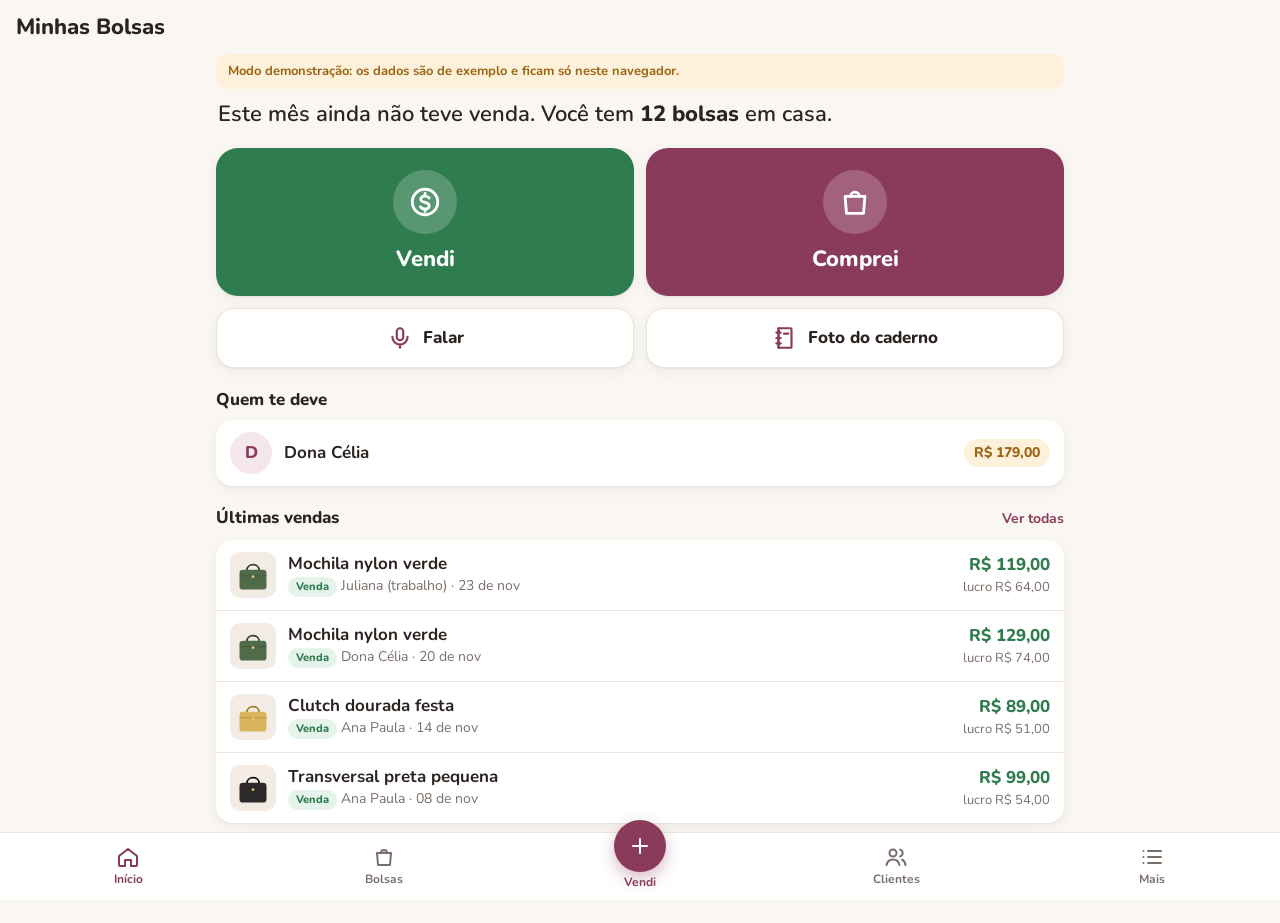
==== index.html @ 05d318bc "Portal Minhas Bolsas: estoque, vendas, fiado, clientes, voz e caderno Acesso por link com código (se" ====
<!doctype html>
<html lang="pt-BR">
<head>
  <meta charset="utf-8">
  <meta name="viewport" content="width=device-width, initial-scale=1, viewport-fit=cover">
  <title>Minhas Bolsas</title>
  <meta name="theme-color" content="#faf6f1">
  <meta name="apple-mobile-web-app-capable" content="yes">
  <meta name="apple-mobile-web-app-title" content="Bolsas">
  <link rel="icon" href="assets/icone.svg" type="image/svg+xml">
  <link rel="preconnect" href="https://fonts.googleapis.com">
  <link rel="preconnect" href="https://fonts.gstatic.com" crossorigin>
  <link href="https://fonts.googleapis.com/css2?family=Nunito:wght@400;600;700;800&display=swap" rel="stylesheet">
  <link rel="stylesheet" href="assets/app.css">
</head>
<body>
  <div id="app">
    <div class="carregando">Carregando…</div>
  </div>
  <div id="toast" role="status" aria-live="polite"></div>
  <div id="desfazer" role="status" aria-live="polite"></div>
  <dialog id="folha"><div id="folha-conteudo"></div></dialog>
  <script>
    // Aberto com dois cliques (file://) o navegador bloqueia os scripts: explica o que fazer.
    if (location.protocol === 'file:') document.getElementById('app').innerHTML =
      '<div class="carregando" style="padding-top:30vh;max-width:420px;margin:0 auto">Este portal precisa abrir por um endereço (http), não com dois cliques no arquivo.<br><br>No Terminal, dentro da pasta Bolsas: <b>python3 -m http.server 8020</b><br>e depois abra <b>http://localhost:8020</b></div>';
  </script>
  <script type="module" src="assets/app.js"></script>
</body>
</html>
---- assets/app.css ----
:root {
  --fundo: #faf6f1;
  --cartao: #ffffff;
  --linha: #ece3d9;
  --tinta: #2b2320;
  --suave: #7a6e68;
  --marca: #8a3b5c;
  --marca-clara: #f4e6ec;
  --verde: #2f7d4f;
  --verde-claro: #e5f3ea;
  --vermelho: #b3412e;
  --vermelho-claro: #fbe9e5;
  --ambar: #9a6412;
  --ambar-claro: #fdf1dc;
  --raio: 16px;
  --sombra: 0 1px 2px rgba(43, 35, 32, .06), 0 4px 14px rgba(43, 35, 32, .05);
  --nav: 68px;
  color-scheme: light;
}

* { box-sizing: border-box; }
html { -webkit-text-size-adjust: 100%; }
body {
  margin: 0;
  background: var(--fundo);
  color: var(--tinta);
  font: 400 16px/1.45 Nunito, system-ui, -apple-system, "Segoe UI", sans-serif;
  -webkit-tap-highlight-color: transparent;
}
button, input, select, textarea { font: inherit; color: inherit; }
img { display: block; max-width: 100%; }
h1, h2, h3 { margin: 0; line-height: 1.2; }

.carregando { padding: 40vh 16px 0; text-align: center; color: var(--suave); }

/* ---------- estrutura ---------- */
.topo {
  position: sticky; top: 0; z-index: 5;
  background: rgba(250, 246, 241, .94);
  backdrop-filter: blur(8px);
  padding: calc(env(safe-area-inset-top) + 14px) 16px 10px;
  display: flex; align-items: center; gap: 12px;
}
.topo h1 { font-size: 22px; font-weight: 800; flex: 1; }
.topo .sub { font-size: 13px; color: var(--suave); font-weight: 600; }
.pagina { padding: 4px 16px calc(var(--nav) + 32px + env(safe-area-inset-bottom)); max-width: 880px; margin: 0 auto; }

.nav {
  position: fixed; left: 0; right: 0; bottom: 0; z-index: 10;
  height: calc(var(--nav) + env(safe-area-inset-bottom));
  padding-bottom: env(safe-area-inset-bottom);
  background: var(--cartao);
  border-top: 1px solid var(--linha);
  display: grid; grid-template-columns: repeat(5, 1fr); align-items: center;
}
.nav a {
  display: flex; flex-direction: column; align-items: center; gap: 2px;
  text-decoration: none; color: var(--suave); font-size: 12px; font-weight: 700;
  padding: 6px 0;
}
.nav a svg { width: 24px; height: 24px; }
.nav a.ativo { color: var(--marca); }
.nav a.vender span.bola {
  width: 52px; height: 52px; border-radius: 50%;
  background: var(--marca); color: #fff;
  display: grid; place-items: center;
  margin-top: -22px; box-shadow: 0 6px 16px rgba(138, 59, 92, .35);
}
.nav a.vender { color: var(--marca); }

/* ---------- peças ---------- */
.cartao { background: var(--cartao); border-radius: var(--raio); box-shadow: var(--sombra); padding: 16px; }
.secao { margin: 22px 0 10px; display: flex; align-items: baseline; justify-content: space-between; gap: 8px; }
.secao h2 { font-size: 17px; font-weight: 800; }
.secao a, .link { color: var(--marca); font-weight: 700; font-size: 14px; text-decoration: none; background: none; border: 0; padding: 0; cursor: pointer; }
.vazio { text-align: center; color: var(--suave); padding: 28px 12px; }
.muted { color: var(--suave); }
.pequeno { font-size: 13px; }

.chips { display: flex; gap: 8px; overflow-x: auto; padding: 2px 0 6px; scrollbar-width: none; }
.chips::-webkit-scrollbar { display: none; }
.chip {
  flex: none; border: 1px solid var(--linha); background: var(--cartao);
  padding: 7px 14px; border-radius: 99px; font-size: 14px; font-weight: 700; color: var(--suave); cursor: pointer;
}
.chip.ativo { background: var(--tinta); border-color: var(--tinta); color: #fff; }

.numeros { display: grid; grid-template-columns: 1fr 1fr; gap: 10px; }
.numero { background: var(--cartao); border-radius: var(--raio); box-shadow: var(--sombra); padding: 14px; }
.numero .rot { font-size: 13px; color: var(--suave); font-weight: 700; }
.numero .val { font-size: 24px; font-weight: 800; margin-top: 2px; letter-spacing: -.01em; }
.numero .det { font-size: 12px; color: var(--suave); margin-top: 2px; }
.numero.destaque { background: var(--verde); color: #fff; grid-column: 1 / -1; }
.numero.destaque .rot, .numero.destaque .det { color: rgba(255, 255, 255, .85); }
.numero.destaque .val { font-size: 32px; }
.numero.alerta { background: var(--ambar-claro); }
.numero.alerta .val { color: var(--ambar); }

.pos { color: var(--verde); }
.neg { color: var(--vermelho); }

/* ---------- galeria ---------- */
.busca {
  width: 100%; border: 1px solid var(--linha); background: var(--cartao);
  border-radius: 12px; padding: 11px 14px; margin-bottom: 8px; font-size: 16px;
}
.grade { display: grid; grid-template-columns: repeat(auto-fill, minmax(150px, 1fr)); gap: 12px; }
.bolsa {
  background: var(--cartao); border-radius: var(--raio); box-shadow: var(--sombra);
  overflow: hidden; border: 0; padding: 0; text-align: left; cursor: pointer; position: relative;
}
.bolsa .img { aspect-ratio: 1; background: #f3ece4 center / cover no-repeat; }
.bolsa .info { padding: 9px 11px 11px; }
.bolsa .nome { font-weight: 700; font-size: 14px; line-height: 1.25; display: -webkit-box; -webkit-line-clamp: 2; -webkit-box-orient: vertical; overflow: hidden; }
.bolsa .preco { font-weight: 800; margin-top: 3px; }
.selo {
  position: absolute; top: 8px; left: 8px;
  background: rgba(255, 255, 255, .94); border-radius: 99px; padding: 3px 9px;
  font-size: 12px; font-weight: 800;
}
.selo.zero { background: var(--tinta); color: #fff; }
.bolsa.esgotada .img { filter: grayscale(.7) opacity(.65); }

/* ---------- listas ---------- */
.lista { background: var(--cartao); border-radius: var(--raio); box-shadow: var(--sombra); overflow: hidden; }
.item {
  display: flex; align-items: center; gap: 12px; padding: 12px 14px;
  border-bottom: 1px solid var(--linha); width: 100%; background: none; border-left: 0; border-right: 0; border-top: 0;
  text-align: left; cursor: pointer;
}
.item:last-child { border-bottom: 0; }
.item .mini { width: 46px; height: 46px; border-radius: 10px; background: #f3ece4 center / cover; flex: none; }
.item .avatar {
  width: 42px; height: 42px; border-radius: 50%; flex: none;
  background: var(--marca-clara); color: var(--marca); font-weight: 800; display: grid; place-items: center;
}
.item .meio { flex: 1; min-width: 0; }
.item .t1 { font-weight: 700; white-space: nowrap; overflow: hidden; text-overflow: ellipsis; }
.item .t2 { font-size: 13px; color: var(--suave); white-space: nowrap; overflow: hidden; text-overflow: ellipsis; }
.item .dir { text-align: right; flex: none; }
.item .dir .v { font-weight: 800; }
.tag { display: inline-block; font-size: 11px; font-weight: 800; padding: 2px 8px; border-radius: 99px; }
.tag.venda { background: var(--verde-claro); color: var(--verde); }
.tag.entrada { background: var(--marca-clara); color: var(--marca); }
.tag.saida { background: #eee; color: #555; }
.tag.fiado { background: var(--ambar-claro); color: var(--ambar); }

.dia { font-size: 13px; font-weight: 800; color: var(--suave); margin: 18px 4px 6px; text-transform: capitalize; }

/* ---------- botões e formulários ---------- */
.btn {
  display: inline-flex; align-items: center; justify-content: center; gap: 8px;
  border: 0; border-radius: 14px; padding: 13px 18px; font-weight: 800; font-size: 16px;
  background: var(--marca); color: #fff; cursor: pointer; text-decoration: none;
}
.btn.sec { background: var(--marca-clara); color: var(--marca); }
.btn.claro { background: var(--cartao); color: var(--tinta); border: 1px solid var(--linha); }
.btn.perigo { background: var(--vermelho-claro); color: var(--vermelho); }
.btn.verde { background: var(--verde); }
.btn.cheio { width: 100%; }
.btn:disabled { opacity: .5; }
.btn svg { width: 20px; height: 20px; }
.botoes { display: grid; grid-template-columns: 1fr 1fr; gap: 10px; }
.botoes.tres { grid-template-columns: 1fr 1fr 1fr; }

.flutuante {
  position: fixed; right: 16px; z-index: 9;
  bottom: calc(var(--nav) + 16px + env(safe-area-inset-bottom));
  border-radius: 99px; box-shadow: 0 6px 18px rgba(138, 59, 92, .35); padding: 14px 20px;
}

.campo { display: block; margin-bottom: 14px; }
.campo > span { display: block; font-size: 14px; font-weight: 700; margin-bottom: 5px; }
.campo input, .campo select, .campo textarea {
  width: 100%; border: 1px solid var(--linha); background: #fff; border-radius: 12px;
  padding: 12px 14px; font-size: 16px; outline: none;
}
.campo input:focus, .campo select:focus, .campo textarea:focus { border-color: var(--marca); box-shadow: 0 0 0 3px var(--marca-clara); }
.campo small { display: block; color: var(--suave); font-size: 12px; margin-top: 4px; }
.lado { display: grid; grid-template-columns: 1fr 1fr; gap: 10px; }
.dinheiro { position: relative; }
.dinheiro::before { content: "R$"; position: absolute; left: 14px; top: 50%; transform: translateY(-50%); color: var(--suave); font-weight: 700; pointer-events: none; }
.dinheiro input { padding-left: 42px; }

.qtd { display: flex; align-items: center; gap: 10px; }
.qtd button { width: 46px; height: 46px; border-radius: 12px; border: 1px solid var(--linha); background: #fff; font-size: 22px; font-weight: 800; cursor: pointer; }
.qtd input { text-align: center; width: 64px; flex: none; padding-left: 4px; padding-right: 4px; }
.qtd button { flex: none; }

.escolha { display: grid; grid-template-columns: 1fr 1fr; gap: 8px; }
.escolha label { position: relative; }
.escolha input { position: absolute; opacity: 0; }
.escolha span {
  display: block; text-align: center; padding: 12px; border-radius: 12px; border: 1px solid var(--linha);
  font-weight: 800; background: #fff; cursor: pointer;
}
.escolha input:checked + span { border-color: var(--marca); background: var(--marca-clara); color: var(--marca); }

.foto-campo {
  display: grid; place-items: center; aspect-ratio: 4 / 3; border-radius: var(--raio);
  border: 2px dashed var(--linha); background: #fff center / cover no-repeat; cursor: pointer; color: var(--suave);
  font-weight: 700; margin-bottom: 14px; text-align: center; position: relative; overflow: hidden;
}
.foto-campo.tem { border-style: solid; }
.foto-campo.tem .dica { position: absolute; bottom: 8px; right: 8px; background: rgba(255,255,255,.92); padding: 4px 10px; border-radius: 99px; font-size: 13px; }
.foto-campo input { display: none; }

.resumo-venda { background: var(--fundo); border-radius: 12px; padding: 12px 14px; margin-bottom: 14px; font-size: 15px; }
.resumo-venda div { display: flex; justify-content: space-between; }
.resumo-venda b { font-weight: 800; }

/* ---------- folha (dialog) ---------- */
dialog#folha {
  border: 0; padding: 0; margin: auto auto 0; width: 100%; max-width: 560px;
  max-height: 92vh; border-radius: 22px 22px 0 0; background: var(--cartao);
  box-shadow: 0 -10px 40px rgba(0, 0, 0, .15);
}
dialog#folha::backdrop { background: rgba(30, 22, 20, .45); }
@media (min-width: 700px) {
  dialog#folha { margin: auto; border-radius: 22px; }
}
#folha-conteudo { padding: 8px 18px calc(22px + env(safe-area-inset-bottom)); }
.folha-topo { display: flex; align-items: center; gap: 10px; padding: 12px 0 14px; position: sticky; top: 0; background: var(--cartao); z-index: 2; }
.folha-topo h2 { flex: 1; font-size: 19px; font-weight: 800; }
.fechar { width: 36px; height: 36px; border-radius: 50%; border: 0; background: var(--fundo); font-size: 20px; cursor: pointer; flex: none; }
.foto-grande { width: 100%; aspect-ratio: 4 / 5; object-fit: cover; border-radius: var(--raio); background: #f3ece4; margin-bottom: 14px; }
.linhas { margin: 0 0 16px; }
.linhas div { display: flex; justify-content: space-between; padding: 9px 0; border-bottom: 1px solid var(--linha); }
.linhas div:last-child { border-bottom: 0; }
.linhas dt { color: var(--suave); font-weight: 600; }
.linhas dd { margin: 0; font-weight: 800; }

.escolher-bolsa { display: grid; grid-template-columns: repeat(3, 1fr); gap: 8px; max-height: 46vh; overflow: auto; margin-bottom: 8px; }
.escolher-bolsa button { border: 2px solid transparent; border-radius: 12px; padding: 0; background: #fff; overflow: hidden; cursor: pointer; text-align: left; box-shadow: var(--sombra); }
.escolher-bolsa button .img { aspect-ratio: 1; background: #f3ece4 center / cover; }
.escolher-bolsa button div.n { font-size: 12px; font-weight: 700; padding: 5px 7px; line-height: 1.2; display: -webkit-box; -webkit-line-clamp: 2; -webkit-box-orient: vertical; overflow: hidden; }
.escolhida { display: flex; gap: 12px; align-items: center; background: var(--fundo); border-radius: 12px; padding: 10px; margin-bottom: 14px; }
.escolhida .mini { width: 56px; height: 56px; border-radius: 10px; background: #f3ece4 center / cover; flex: none; }
.escolhida .meio { flex: 1; min-width: 0; }
.escolhida .t1 { font-weight: 800; }

.sugestoes { border: 1px solid var(--linha); border-radius: 12px; margin-top: -8px; margin-bottom: 14px; overflow: hidden; }
.sugestoes button { display: block; width: 100%; border: 0; border-bottom: 1px solid var(--linha); background: #fff; text-align: left; padding: 10px 14px; cursor: pointer; font-weight: 700; }
.sugestoes button:last-child { border-bottom: 0; }

/* ---------- login ---------- */
.login { max-width: 380px; margin: 0 auto; padding: 18vh 20px 40px; }
.login .marca { display: flex; flex-direction: column; align-items: center; gap: 10px; margin-bottom: 26px; }
.login .marca img { width: 72px; height: 72px; }
.login h1 { font-size: 26px; font-weight: 800; }
.erro { color: var(--vermelho); font-weight: 700; font-size: 14px; margin: -4px 0 12px; }

/* ---------- aviso ---------- */
.aviso-demo { background: var(--ambar-claro); color: var(--ambar); font-size: 13px; font-weight: 700; padding: 8px 12px; border-radius: 12px; margin-bottom: 10px; }

#toast {
  position: fixed; left: 50%; transform: translate(-50%, 20px); z-index: 50;
  bottom: calc(var(--nav) + 20px + env(safe-area-inset-bottom));
  background: var(--tinta); color: #fff; padding: 11px 18px; border-radius: 99px; font-weight: 700; font-size: 15px;
  opacity: 0; pointer-events: none; transition: .25s; max-width: calc(100% - 32px); text-align: center;
}
#toast.ver { opacity: 1; transform: translate(-50%, 0); }
#toast.erro { background: var(--vermelho); }

@media (min-width: 700px) {
  .numeros { grid-template-columns: repeat(4, 1fr); }
  .numero.destaque { grid-column: span 2; }
  .grade { grid-template-columns: repeat(auto-fill, minmax(180px, 1fr)); }
}

/* ---------- versão simples (letra maior, botões grandes) ---------- */
body { font-size: 17px; }
.btn { font-size: 17px; padding: 15px 18px; }
.btn.alto { padding: 20px; font-size: 19px; }
.item .t1 { font-size: 17px; }
.item .t2 { font-size: 14px; }

.frase { font-size: 22px; line-height: 1.4; font-weight: 600; margin: 8px 2px 18px; }
.frase b { font-weight: 800; }

.grandes { display: grid; grid-template-columns: 1fr 1fr; gap: 12px; }
.grande {
  border: 0; border-radius: 22px; padding: 22px 10px 20px; cursor: pointer;
  display: flex; flex-direction: column; align-items: center; gap: 10px;
  font-size: 22px; font-weight: 800; color: #fff; box-shadow: var(--sombra);
}
.grande .ico { width: 64px; height: 64px; border-radius: 50%; background: rgba(255, 255, 255, .2); display: grid; place-items: center; }
.grande .ico svg { width: 34px; height: 34px; }
.grande.vendi { background: var(--verde); }
.grande.comprei { background: var(--marca); }
.grande:active { transform: scale(.98); }
.grande-tag { font-size: 14px; padding: 4px 10px; }

.pergunta { font-size: 22px; font-weight: 800; line-height: 1.3; margin: 6px 0 16px; }
.pontos { display: flex; gap: 6px; justify-content: center; margin-bottom: 10px; }
.pontos i { width: 8px; height: 8px; border-radius: 50%; background: var(--linha); }
.pontos i.on { background: var(--marca); }
.foto-campo.grande { aspect-ratio: 1; font-size: 18px; color: var(--marca); background-color: var(--marca-clara); border-color: var(--marca); }
.foto-campo.grande svg { width: 56px; height: 56px; }
.dinheiro.enorme input { font-size: 30px; font-weight: 800; padding: 16px 16px 16px 60px; width: 100%; border: 2px solid var(--linha); border-radius: 16px; outline: none; }
.dinheiro.enorme input:focus { border-color: var(--marca); }
.dinheiro.enorme::before { font-size: 22px; left: 18px; }
.qtd.enorme { justify-content: center; gap: 16px; }
.qtd.enorme button { width: 64px; height: 64px; font-size: 30px; border-radius: 16px; }
.qtd.enorme input { width: 90px; font-size: 32px; font-weight: 800; text-align: center; border: 2px solid var(--linha); border-radius: 16px; padding: 10px 4px; }
.enorme-txt { font-size: 20px; padding: 14px 16px; }
.dica-lucro { font-size: 18px; margin: 12px 2px 0; min-height: 1.4em; }

details.opcoes { margin: 0 0 14px; }
details.opcoes summary { color: var(--marca); font-weight: 700; cursor: pointer; padding: 6px 0 12px; font-size: 15px; }

#desfazer {
  position: fixed; left: 16px; right: 16px; z-index: 50; max-width: 520px; margin: 0 auto;
  bottom: calc(var(--nav) + 16px + env(safe-area-inset-bottom));
  background: var(--tinta); color: #fff; border-radius: 16px; padding: 10px 10px 10px 16px;
  display: flex; align-items: center; gap: 12px; font-weight: 700;
  opacity: 0; pointer-events: none; transform: translateY(16px); transition: .25s;
}
#desfazer.ver { opacity: 1; pointer-events: auto; transform: none; }
#desfazer span { flex: 1; }
#desfazer button { border: 0; background: #fff; color: var(--tinta); font-weight: 800; border-radius: 12px; padding: 10px 14px; cursor: pointer; font-size: 16px; }

/* ---------- falar e caderno ---------- */
.atalhos { display: grid; grid-template-columns: 1fr 1fr; gap: 12px; margin-top: 12px; }
.atalho {
  display: flex; align-items: center; justify-content: center; gap: 10px; cursor: pointer;
  background: var(--cartao); border: 1px solid var(--linha); border-radius: 18px; padding: 16px 10px;
  font-size: 17px; font-weight: 800; color: var(--tinta); box-shadow: var(--sombra);
}
.atalho svg { width: 26px; height: 26px; color: var(--marca); flex: none; }
.mic {
  display: grid; place-items: center; width: 110px; height: 110px; margin: 10px auto 8px; border-radius: 50%;
  border: 0; background: var(--marca); color: #fff; cursor: pointer; box-shadow: 0 8px 24px rgba(138, 59, 92, .35);
}
.mic svg { width: 48px; height: 48px; }
.mic.ouvindo { animation: pulsa 1.2s ease-in-out infinite; background: var(--verde); }
@keyframes pulsa { 0%, 100% { box-shadow: 0 0 0 0 rgba(47, 125, 79, .45); } 50% { box-shadow: 0 0 0 18px rgba(47, 125, 79, 0); } }
.mic-estado { text-align: center; font-weight: 700; color: var(--suave); margin: 0 0 12px; }
.fala { width: 100%; border: 1px solid var(--linha); border-radius: 14px; padding: 12px 14px; font-size: 18px; margin-bottom: 12px; resize: vertical; }
.esperando { text-align: center; padding: 30px 10px 40px; color: var(--suave); font-weight: 600; }
.giro { width: 48px; height: 48px; border-radius: 50%; border: 5px solid var(--marca-clara); border-top-color: var(--marca); margin: 0 auto 16px; animation: gira 0.9s linear infinite; }
@keyframes gira { to { transform: rotate(360deg); } }

.conf { background: var(--fundo); border-radius: 16px; padding: 12px; margin-bottom: 10px; border: 2px solid transparent; }
.conf.off { opacity: .5; }
.conf.com-erro { border-color: var(--ambar); }
.conf-topo { display: flex; gap: 10px; align-items: center; cursor: pointer; }
.conf-topo input[type=checkbox] { width: 24px; height: 24px; flex: none; accent-color: var(--verde); }
.conf .mini { width: 52px; height: 52px; border-radius: 10px; background: #f3ece4 center / cover; flex: none; display: grid; place-items: center; font-size: 24px; }
.conf-frase { font-size: 17px; line-height: 1.35; }
.conf-frase b { font-weight: 800; }
.conf-texto { font-size: 13px; color: var(--suave); margin: 8px 0 0; font-style: italic; }
.conf-duvida { font-size: 14px; color: var(--ambar); font-weight: 700; margin: 8px 0 0; }
.conf-aviso { font-size: 14px; color: var(--vermelho); font-weight: 800; margin: 8px 0 0; }
.conf details { margin-top: 8px; }
.conf summary { color: var(--marca); font-weight: 700; cursor: pointer; font-size: 15px; padding: 4px 0; }
.conf details[open] summary { margin-bottom: 10px; }
.conf .campo { margin-bottom: 10px; }
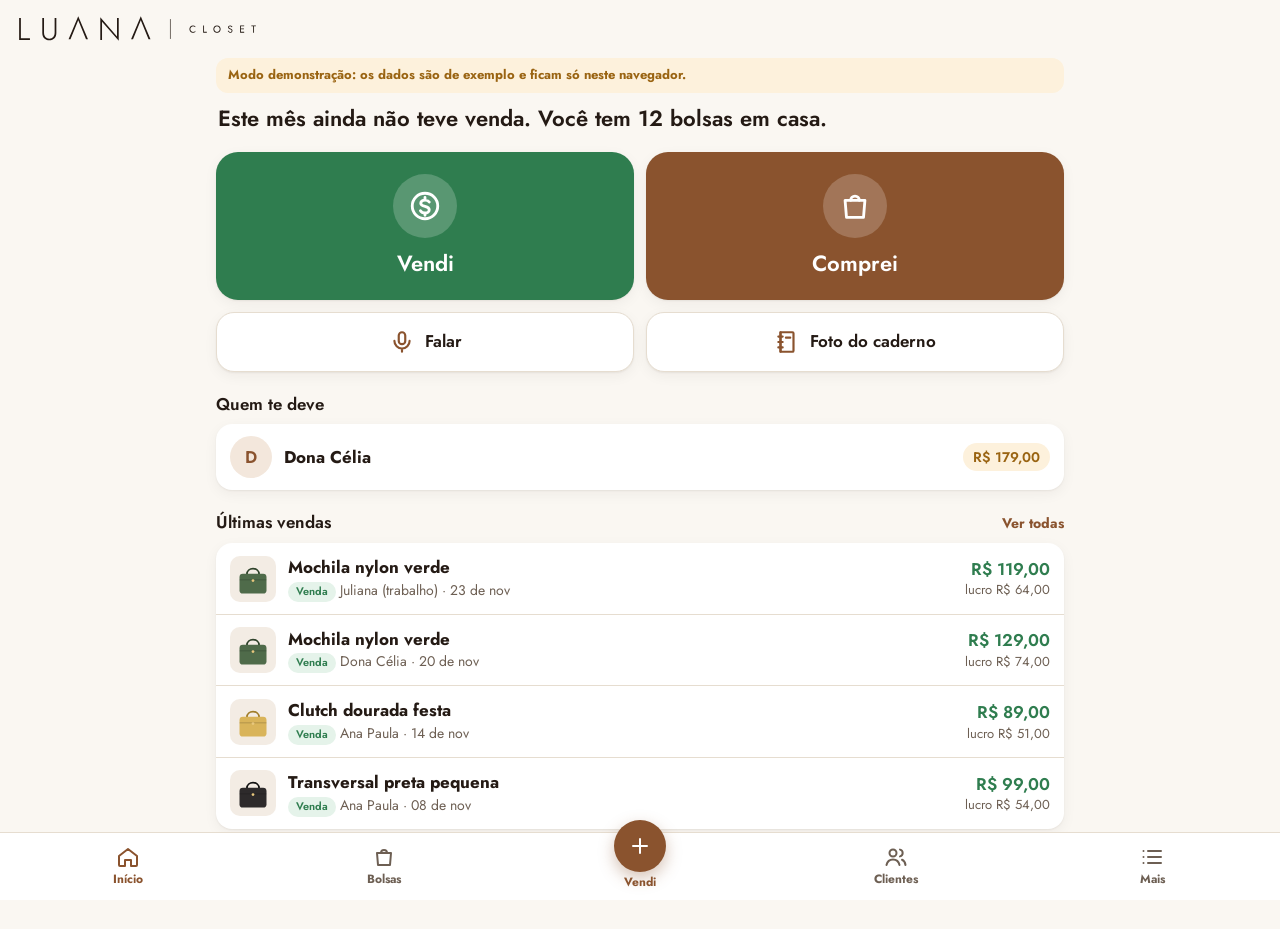
==== commit c728e21d: "Identidade Luana Closet: logo, cores, letra Jost e ícone LC Co-Authored-By: Claude Opus 5.5 <noreply" ====
--- a/index.html
+++ b/index.html
@@ -3,14 +3,14 @@
 <head>
   <meta charset="utf-8">
   <meta name="viewport" content="width=device-width, initial-scale=1, viewport-fit=cover">
-  <title>Minhas Bolsas</title>
-  <meta name="theme-color" content="#faf6f1">
+  <title>Luana Closet</title>
+  <meta name="theme-color" content="#FAF7F2">
   <meta name="apple-mobile-web-app-capable" content="yes">
-  <meta name="apple-mobile-web-app-title" content="Bolsas">
+  <meta name="apple-mobile-web-app-title" content="Luana Closet">
   <link rel="icon" href="assets/icone.svg" type="image/svg+xml">
   <link rel="preconnect" href="https://fonts.googleapis.com">
   <link rel="preconnect" href="https://fonts.gstatic.com" crossorigin>
-  <link href="https://fonts.googleapis.com/css2?family=Nunito:wght@400;600;700;800&display=swap" rel="stylesheet">
+  <link href="https://fonts.googleapis.com/css2?family=Jost:wght@400;500;600&display=swap" rel="stylesheet">
   <link rel="stylesheet" href="assets/app.css">
 </head>
 <body>
--- a/assets/app.css
+++ b/assets/app.css
@@ -1,11 +1,11 @@
 :root {
-  --fundo: #faf6f1;
+  --fundo: #FAF7F2;
   --cartao: #ffffff;
-  --linha: #ece3d9;
-  --tinta: #2b2320;
-  --suave: #7a6e68;
-  --marca: #8a3b5c;
-  --marca-clara: #f4e6ec;
+  --linha: #e6ddd0;
+  --tinta: #241A14;
+  --suave: #6d5f53;
+  --marca: #8A532E;
+  --marca-clara: #f3e7dc;
   --verde: #2f7d4f;
   --verde-claro: #e5f3ea;
   --vermelho: #b3412e;
@@ -13,7 +13,7 @@
   --ambar: #9a6412;
   --ambar-claro: #fdf1dc;
   --raio: 16px;
-  --sombra: 0 1px 2px rgba(43, 35, 32, .06), 0 4px 14px rgba(43, 35, 32, .05);
+  --sombra: 0 1px 2px rgba(36, 26, 20, .06), 0 4px 14px rgba(36, 26, 20, .05);
   --nav: 68px;
   color-scheme: light;
 }
@@ -24,7 +24,7 @@
   margin: 0;
   background: var(--fundo);
   color: var(--tinta);
-  font: 400 16px/1.45 Nunito, system-ui, -apple-system, "Segoe UI", sans-serif;
+  font: 400 16px/1.45 Jost, system-ui, -apple-system, "Segoe UI", sans-serif;
   -webkit-tap-highlight-color: transparent;
 }
 button, input, select, textarea { font: inherit; color: inherit; }
@@ -36,12 +36,13 @@
 /* ---------- estrutura ---------- */
 .topo {
   position: sticky; top: 0; z-index: 5;
-  background: rgba(250, 246, 241, .94);
+  background: rgba(250, 247, 242, .94);
   backdrop-filter: blur(8px);
   padding: calc(env(safe-area-inset-top) + 14px) 16px 10px;
   display: flex; align-items: center; gap: 12px;
 }
-.topo h1 { font-size: 22px; font-weight: 800; flex: 1; }
+.topo h1 { font-size: 22px; font-weight: 500; flex: 1; }
+.topo h1 img.logo { height: 30px; width: auto; }
 .topo .sub { font-size: 13px; color: var(--suave); font-weight: 600; }
 .pagina { padding: 4px 16px calc(var(--nav) + 32px + env(safe-area-inset-bottom)); max-width: 880px; margin: 0 auto; }
 
@@ -64,14 +65,14 @@
   width: 52px; height: 52px; border-radius: 50%;
   background: var(--marca); color: #fff;
   display: grid; place-items: center;
-  margin-top: -22px; box-shadow: 0 6px 16px rgba(138, 59, 92, .35);
+  margin-top: -22px; box-shadow: 0 6px 16px rgba(138, 83, 46, .35);
 }
 .nav a.vender { color: var(--marca); }
 
 /* ---------- peças ---------- */
 .cartao { background: var(--cartao); border-radius: var(--raio); box-shadow: var(--sombra); padding: 16px; }
 .secao { margin: 22px 0 10px; display: flex; align-items: baseline; justify-content: space-between; gap: 8px; }
-.secao h2 { font-size: 17px; font-weight: 800; }
+.secao h2 { font-size: 17px; font-weight: 600; }
 .secao a, .link { color: var(--marca); font-weight: 700; font-size: 14px; text-decoration: none; background: none; border: 0; padding: 0; cursor: pointer; }
 .vazio { text-align: center; color: var(--suave); padding: 28px 12px; }
 .muted { color: var(--suave); }
@@ -88,7 +89,7 @@
 .numeros { display: grid; grid-template-columns: 1fr 1fr; gap: 10px; }
 .numero { background: var(--cartao); border-radius: var(--raio); box-shadow: var(--sombra); padding: 14px; }
 .numero .rot { font-size: 13px; color: var(--suave); font-weight: 700; }
-.numero .val { font-size: 24px; font-weight: 800; margin-top: 2px; letter-spacing: -.01em; }
+.numero .val { font-size: 24px; font-weight: 600; margin-top: 2px; letter-spacing: -.01em; }
 .numero .det { font-size: 12px; color: var(--suave); margin-top: 2px; }
 .numero.destaque { background: var(--verde); color: #fff; grid-column: 1 / -1; }
 .numero.destaque .rot, .numero.destaque .det { color: rgba(255, 255, 255, .85); }
@@ -112,11 +113,11 @@
 .bolsa .img { aspect-ratio: 1; background: #f3ece4 center / cover no-repeat; }
 .bolsa .info { padding: 9px 11px 11px; }
 .bolsa .nome { font-weight: 700; font-size: 14px; line-height: 1.25; display: -webkit-box; -webkit-line-clamp: 2; -webkit-box-orient: vertical; overflow: hidden; }
-.bolsa .preco { font-weight: 800; margin-top: 3px; }
+.bolsa .preco { font-weight: 600; margin-top: 3px; }
 .selo {
   position: absolute; top: 8px; left: 8px;
   background: rgba(255, 255, 255, .94); border-radius: 99px; padding: 3px 9px;
-  font-size: 12px; font-weight: 800;
+  font-size: 12px; font-weight: 600;
 }
 .selo.zero { background: var(--tinta); color: #fff; }
 .bolsa.esgotada .img { filter: grayscale(.7) opacity(.65); }
@@ -132,25 +133,25 @@
 .item .mini { width: 46px; height: 46px; border-radius: 10px; background: #f3ece4 center / cover; flex: none; }
 .item .avatar {
   width: 42px; height: 42px; border-radius: 50%; flex: none;
-  background: var(--marca-clara); color: var(--marca); font-weight: 800; display: grid; place-items: center;
+  background: var(--marca-clara); color: var(--marca); font-weight: 600; display: grid; place-items: center;
 }
 .item .meio { flex: 1; min-width: 0; }
 .item .t1 { font-weight: 700; white-space: nowrap; overflow: hidden; text-overflow: ellipsis; }
 .item .t2 { font-size: 13px; color: var(--suave); white-space: nowrap; overflow: hidden; text-overflow: ellipsis; }
 .item .dir { text-align: right; flex: none; }
-.item .dir .v { font-weight: 800; }
-.tag { display: inline-block; font-size: 11px; font-weight: 800; padding: 2px 8px; border-radius: 99px; }
+.item .dir .v { font-weight: 600; }
+.tag { display: inline-block; font-size: 11px; font-weight: 600; padding: 2px 8px; border-radius: 99px; }
 .tag.venda { background: var(--verde-claro); color: var(--verde); }
 .tag.entrada { background: var(--marca-clara); color: var(--marca); }
 .tag.saida { background: #eee; color: #555; }
 .tag.fiado { background: var(--ambar-claro); color: var(--ambar); }
 
-.dia { font-size: 13px; font-weight: 800; color: var(--suave); margin: 18px 4px 6px; text-transform: capitalize; }
+.dia { font-size: 13px; font-weight: 600; color: var(--suave); margin: 18px 4px 6px; text-transform: capitalize; }
 
 /* ---------- botões e formulários ---------- */
 .btn {
   display: inline-flex; align-items: center; justify-content: center; gap: 8px;
-  border: 0; border-radius: 14px; padding: 13px 18px; font-weight: 800; font-size: 16px;
+  border: 0; border-radius: 14px; padding: 13px 18px; font-weight: 600; font-size: 16px;
   background: var(--marca); color: #fff; cursor: pointer; text-decoration: none;
 }
 .btn.sec { background: var(--marca-clara); color: var(--marca); }
@@ -166,7 +167,7 @@
 .flutuante {
   position: fixed; right: 16px; z-index: 9;
   bottom: calc(var(--nav) + 16px + env(safe-area-inset-bottom));
-  border-radius: 99px; box-shadow: 0 6px 18px rgba(138, 59, 92, .35); padding: 14px 20px;
+  border-radius: 99px; box-shadow: 0 6px 18px rgba(138, 83, 46, .35); padding: 14px 20px;
 }
 
 .campo { display: block; margin-bottom: 14px; }
@@ -183,7 +184,7 @@
 .dinheiro input { padding-left: 42px; }
 
 .qtd { display: flex; align-items: center; gap: 10px; }
-.qtd button { width: 46px; height: 46px; border-radius: 12px; border: 1px solid var(--linha); background: #fff; font-size: 22px; font-weight: 800; cursor: pointer; }
+.qtd button { width: 46px; height: 46px; border-radius: 12px; border: 1px solid var(--linha); background: #fff; font-size: 22px; font-weight: 600; cursor: pointer; }
 .qtd input { text-align: center; width: 64px; flex: none; padding-left: 4px; padding-right: 4px; }
 .qtd button { flex: none; }
 
@@ -192,7 +193,7 @@
 .escolha input { position: absolute; opacity: 0; }
 .escolha span {
   display: block; text-align: center; padding: 12px; border-radius: 12px; border: 1px solid var(--linha);
-  font-weight: 800; background: #fff; cursor: pointer;
+  font-weight: 600; background: #fff; cursor: pointer;
 }
 .escolha input:checked + span { border-color: var(--marca); background: var(--marca-clara); color: var(--marca); }
 
@@ -207,7 +208,7 @@
 
 .resumo-venda { background: var(--fundo); border-radius: 12px; padding: 12px 14px; margin-bottom: 14px; font-size: 15px; }
 .resumo-venda div { display: flex; justify-content: space-between; }
-.resumo-venda b { font-weight: 800; }
+.resumo-venda b { font-weight: 600; }
 
 /* ---------- folha (dialog) ---------- */
 dialog#folha {
@@ -221,14 +222,14 @@
 }
 #folha-conteudo { padding: 8px 18px calc(22px + env(safe-area-inset-bottom)); }
 .folha-topo { display: flex; align-items: center; gap: 10px; padding: 12px 0 14px; position: sticky; top: 0; background: var(--cartao); z-index: 2; }
-.folha-topo h2 { flex: 1; font-size: 19px; font-weight: 800; }
+.folha-topo h2 { flex: 1; font-size: 19px; font-weight: 600; }
 .fechar { width: 36px; height: 36px; border-radius: 50%; border: 0; background: var(--fundo); font-size: 20px; cursor: pointer; flex: none; }
 .foto-grande { width: 100%; aspect-ratio: 4 / 5; object-fit: cover; border-radius: var(--raio); background: #f3ece4; margin-bottom: 14px; }
 .linhas { margin: 0 0 16px; }
 .linhas div { display: flex; justify-content: space-between; padding: 9px 0; border-bottom: 1px solid var(--linha); }
 .linhas div:last-child { border-bottom: 0; }
 .linhas dt { color: var(--suave); font-weight: 600; }
-.linhas dd { margin: 0; font-weight: 800; }
+.linhas dd { margin: 0; font-weight: 600; }
 
 .escolher-bolsa { display: grid; grid-template-columns: repeat(3, 1fr); gap: 8px; max-height: 46vh; overflow: auto; margin-bottom: 8px; }
 .escolher-bolsa button { border: 2px solid transparent; border-radius: 12px; padding: 0; background: #fff; overflow: hidden; cursor: pointer; text-align: left; box-shadow: var(--sombra); }
@@ -237,7 +238,7 @@
 .escolhida { display: flex; gap: 12px; align-items: center; background: var(--fundo); border-radius: 12px; padding: 10px; margin-bottom: 14px; }
 .escolhida .mini { width: 56px; height: 56px; border-radius: 10px; background: #f3ece4 center / cover; flex: none; }
 .escolhida .meio { flex: 1; min-width: 0; }
-.escolhida .t1 { font-weight: 800; }
+.escolhida .t1 { font-weight: 600; }
 
 .sugestoes { border: 1px solid var(--linha); border-radius: 12px; margin-top: -8px; margin-bottom: 14px; overflow: hidden; }
 .sugestoes button { display: block; width: 100%; border: 0; border-bottom: 1px solid var(--linha); background: #fff; text-align: left; padding: 10px 14px; cursor: pointer; font-weight: 700; }
@@ -247,7 +248,8 @@
 .login { max-width: 380px; margin: 0 auto; padding: 18vh 20px 40px; }
 .login .marca { display: flex; flex-direction: column; align-items: center; gap: 10px; margin-bottom: 26px; }
 .login .marca img { width: 72px; height: 72px; }
-.login h1 { font-size: 26px; font-weight: 800; }
+.login .marca img.logo { width: 200px; height: auto; border-radius: 0; }
+.login h1 { font-size: 26px; font-weight: 600; }
 .erro { color: var(--vermelho); font-weight: 700; font-size: 14px; margin: -4px 0 12px; }
 
 /* ---------- aviso ---------- */
@@ -276,13 +278,13 @@
 .item .t2 { font-size: 14px; }
 
 .frase { font-size: 22px; line-height: 1.4; font-weight: 600; margin: 8px 2px 18px; }
-.frase b { font-weight: 800; }
+.frase b { font-weight: 600; }
 
 .grandes { display: grid; grid-template-columns: 1fr 1fr; gap: 12px; }
 .grande {
   border: 0; border-radius: 22px; padding: 22px 10px 20px; cursor: pointer;
   display: flex; flex-direction: column; align-items: center; gap: 10px;
-  font-size: 22px; font-weight: 800; color: #fff; box-shadow: var(--sombra);
+  font-size: 22px; font-weight: 600; color: #fff; box-shadow: var(--sombra);
 }
 .grande .ico { width: 64px; height: 64px; border-radius: 50%; background: rgba(255, 255, 255, .2); display: grid; place-items: center; }
 .grande .ico svg { width: 34px; height: 34px; }
@@ -291,18 +293,18 @@
 .grande:active { transform: scale(.98); }
 .grande-tag { font-size: 14px; padding: 4px 10px; }
 
-.pergunta { font-size: 22px; font-weight: 800; line-height: 1.3; margin: 6px 0 16px; }
+.pergunta { font-size: 22px; font-weight: 600; line-height: 1.3; margin: 6px 0 16px; }
 .pontos { display: flex; gap: 6px; justify-content: center; margin-bottom: 10px; }
 .pontos i { width: 8px; height: 8px; border-radius: 50%; background: var(--linha); }
 .pontos i.on { background: var(--marca); }
 .foto-campo.grande { aspect-ratio: 1; font-size: 18px; color: var(--marca); background-color: var(--marca-clara); border-color: var(--marca); }
 .foto-campo.grande svg { width: 56px; height: 56px; }
-.dinheiro.enorme input { font-size: 30px; font-weight: 800; padding: 16px 16px 16px 60px; width: 100%; border: 2px solid var(--linha); border-radius: 16px; outline: none; }
+.dinheiro.enorme input { font-size: 30px; font-weight: 600; padding: 16px 16px 16px 60px; width: 100%; border: 2px solid var(--linha); border-radius: 16px; outline: none; }
 .dinheiro.enorme input:focus { border-color: var(--marca); }
 .dinheiro.enorme::before { font-size: 22px; left: 18px; }
 .qtd.enorme { justify-content: center; gap: 16px; }
 .qtd.enorme button { width: 64px; height: 64px; font-size: 30px; border-radius: 16px; }
-.qtd.enorme input { width: 90px; font-size: 32px; font-weight: 800; text-align: center; border: 2px solid var(--linha); border-radius: 16px; padding: 10px 4px; }
+.qtd.enorme input { width: 90px; font-size: 32px; font-weight: 600; text-align: center; border: 2px solid var(--linha); border-radius: 16px; padding: 10px 4px; }
 .enorme-txt { font-size: 20px; padding: 14px 16px; }
 .dica-lucro { font-size: 18px; margin: 12px 2px 0; min-height: 1.4em; }
 
@@ -318,19 +320,19 @@
 }
 #desfazer.ver { opacity: 1; pointer-events: auto; transform: none; }
 #desfazer span { flex: 1; }
-#desfazer button { border: 0; background: #fff; color: var(--tinta); font-weight: 800; border-radius: 12px; padding: 10px 14px; cursor: pointer; font-size: 16px; }
+#desfazer button { border: 0; background: #fff; color: var(--tinta); font-weight: 600; border-radius: 12px; padding: 10px 14px; cursor: pointer; font-size: 16px; }
 
 /* ---------- falar e caderno ---------- */
 .atalhos { display: grid; grid-template-columns: 1fr 1fr; gap: 12px; margin-top: 12px; }
 .atalho {
   display: flex; align-items: center; justify-content: center; gap: 10px; cursor: pointer;
   background: var(--cartao); border: 1px solid var(--linha); border-radius: 18px; padding: 16px 10px;
-  font-size: 17px; font-weight: 800; color: var(--tinta); box-shadow: var(--sombra);
+  font-size: 17px; font-weight: 600; color: var(--tinta); box-shadow: var(--sombra);
 }
 .atalho svg { width: 26px; height: 26px; color: var(--marca); flex: none; }
 .mic {
   display: grid; place-items: center; width: 110px; height: 110px; margin: 10px auto 8px; border-radius: 50%;
-  border: 0; background: var(--marca); color: #fff; cursor: pointer; box-shadow: 0 8px 24px rgba(138, 59, 92, .35);
+  border: 0; background: var(--marca); color: #fff; cursor: pointer; box-shadow: 0 8px 24px rgba(138, 83, 46, .35);
 }
 .mic svg { width: 48px; height: 48px; }
 .mic.ouvindo { animation: pulsa 1.2s ease-in-out infinite; background: var(--verde); }
@@ -348,10 +350,10 @@
 .conf-topo input[type=checkbox] { width: 24px; height: 24px; flex: none; accent-color: var(--verde); }
 .conf .mini { width: 52px; height: 52px; border-radius: 10px; background: #f3ece4 center / cover; flex: none; display: grid; place-items: center; font-size: 24px; }
 .conf-frase { font-size: 17px; line-height: 1.35; }
-.conf-frase b { font-weight: 800; }
+.conf-frase b { font-weight: 600; }
 .conf-texto { font-size: 13px; color: var(--suave); margin: 8px 0 0; font-style: italic; }
 .conf-duvida { font-size: 14px; color: var(--ambar); font-weight: 700; margin: 8px 0 0; }
-.conf-aviso { font-size: 14px; color: var(--vermelho); font-weight: 800; margin: 8px 0 0; }
+.conf-aviso { font-size: 14px; color: var(--vermelho); font-weight: 600; margin: 8px 0 0; }
 .conf details { margin-top: 8px; }
 .conf summary { color: var(--marca); font-weight: 700; cursor: pointer; font-size: 15px; padding: 4px 0; }
 .conf details[open] summary { margin-bottom: 10px; }
